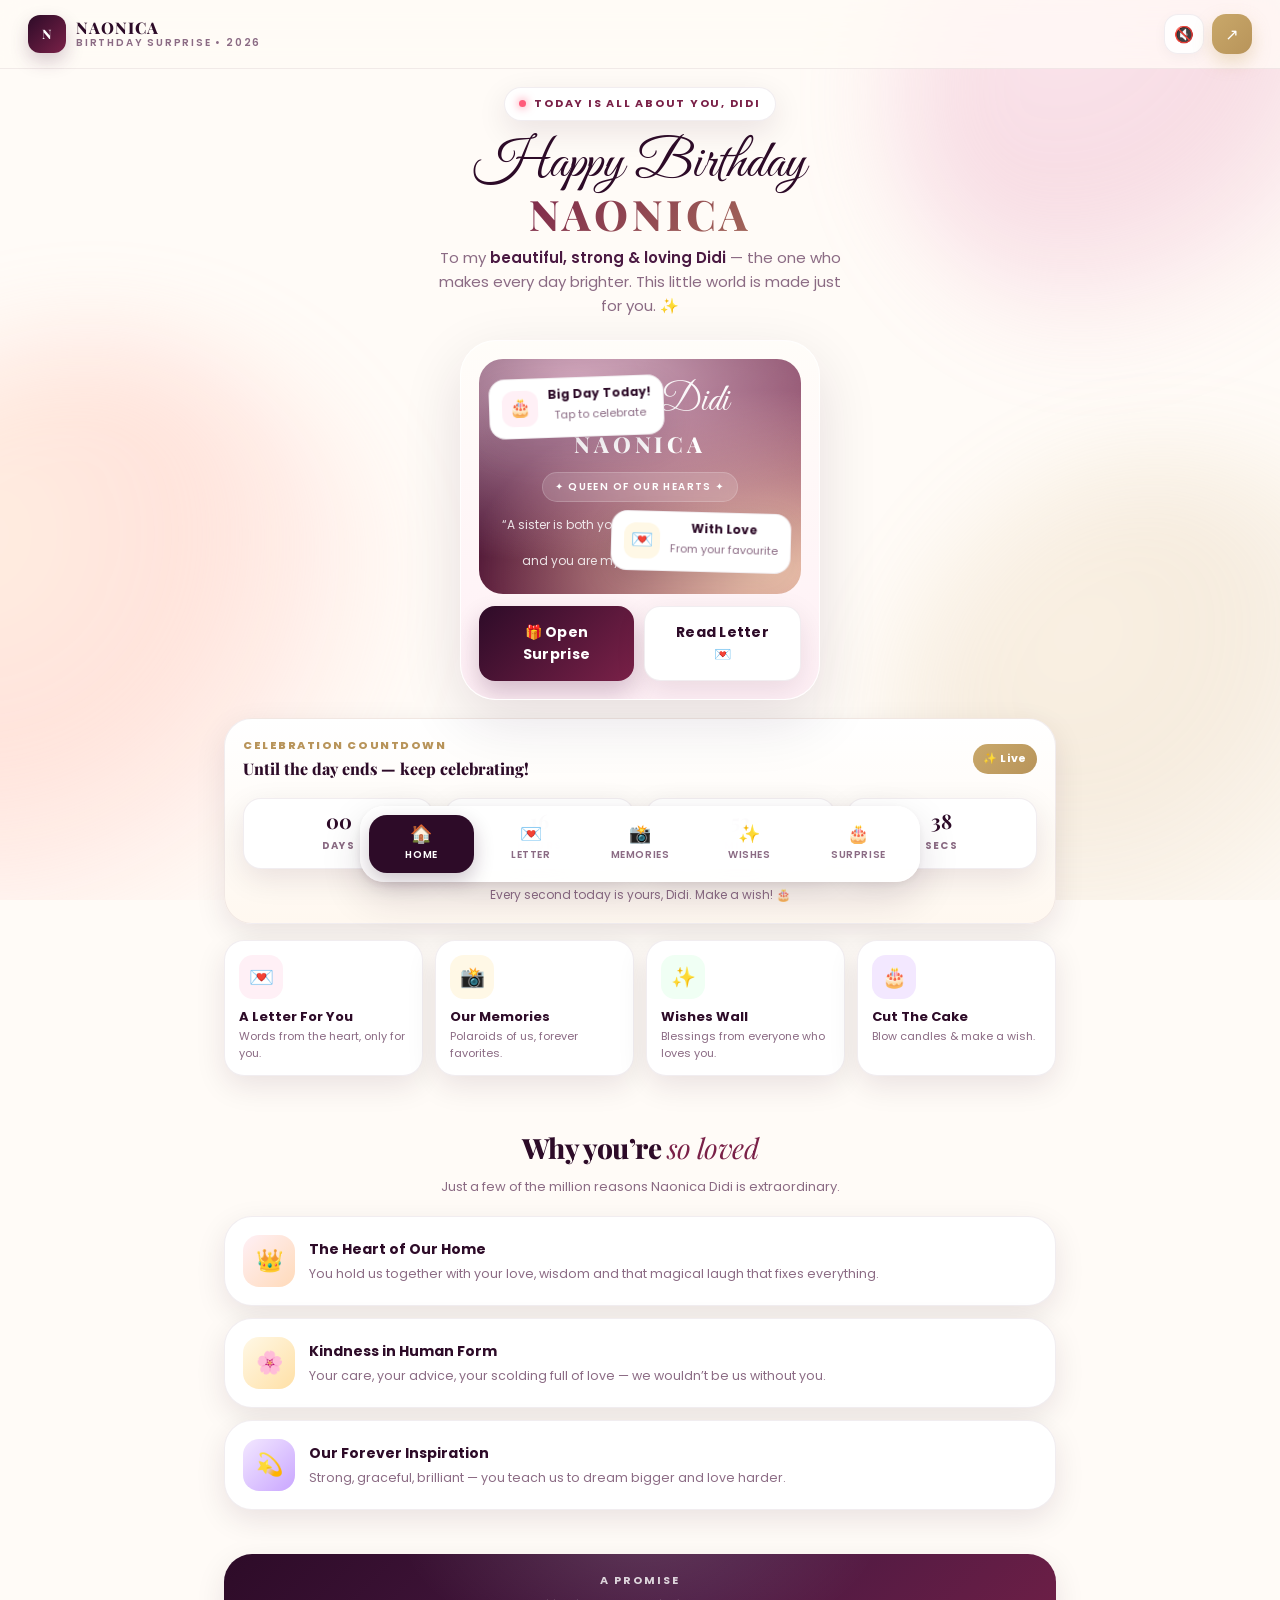
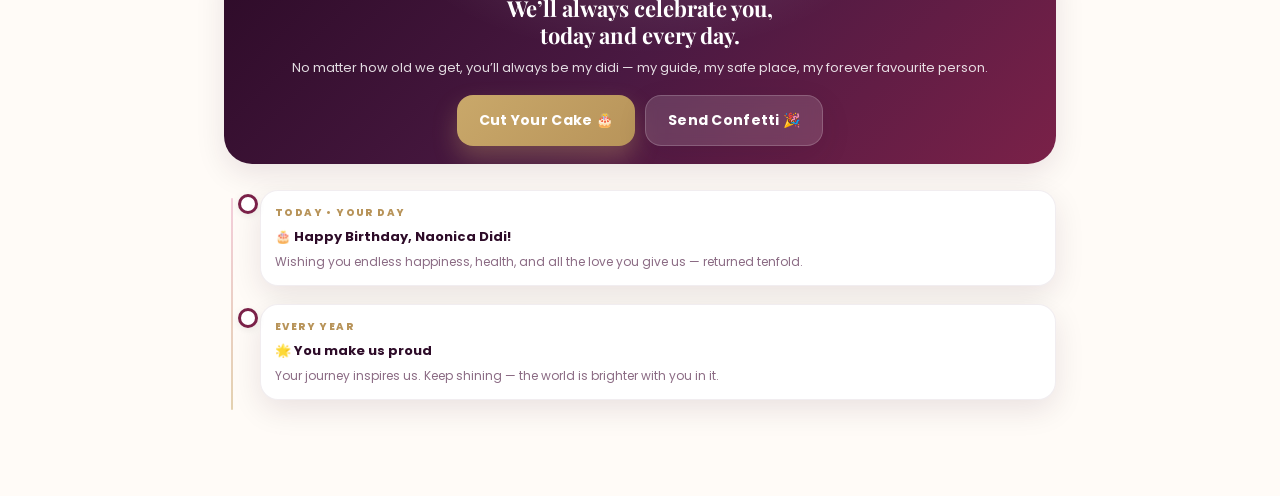
==== index.html @ 91dc1b36 "feat: build premium multipage mobile birthday site for Naonica Didi - Home with hero, countdown, bal" ====
<!doctype html>
<html lang="en">
<head>
<meta charset="utf-8">
<meta name="viewport" content="width=device-width, initial-scale=1, viewport-fit=cover">
<title>Happy Birthday Naonica Didi 🎂 — A Surprise Just For You</title>
<meta name="description" content="A heartfelt birthday surprise for Naonica Didi — with love, memories, wishes and cake!">
<meta name="theme-color" content="#2D0B28">
<link rel="stylesheet" href="css/style.css">
<link rel="icon" href="data:image/svg+xml,<svg xmlns='http://www.w3.org/2000/svg' viewBox='0 0 100 100'><text y='.9em' font-size='90'>🎂</text></svg>">
</head>
<body>
<div class="bg-ornament"><div class="bg-blob b1"></div><div class="bg-blob b2"></div><div class="bg-blob b3"></div></div>
<canvas id="confetti"></canvas>

<header class="topbar">
  <a href="index.html" class="brand">
    <div class="brand-mark">N</div>
    <div class="brand-text"><strong>NAONICA</strong><span>Birthday Surprise • 2026</span></div>
  </a>
  <div class="top-actions">
    <button class="icon-btn" id="musicBtn" aria-label="Toggle music">🔇</button>
    <button class="icon-btn gold" id="shareBtn" aria-label="Share">↗</button>
  </div>
</header>

<audio id="bgAudio" loop preload="none" src="https://cdn.pixabay.com/download/audio/2022/03/24/audio_0d38a2a75d.mp3?filename=happy-birthday-108323.mp3"></audio>

<main class="container">
  <section class="hero">
    <div class="hero-badge"><dot></dot> Today is all about you, Didi</div>
    <h1 class="hero-title">Happy Birthday</h1>
    <div class="hero-name">NAONICA</div>
    <p class="hero-sub">To my <strong>beautiful, strong & loving Didi</strong> — the one who makes every day brighter. This little world is made just for you. ✨</p>

    <div class="hero-visual">
      <div class="balloons">
        <div class="balloon b1"></div><div class="balloon b2"></div><div class="balloon b3"></div><div class="balloon b4"></div>
      </div>
      <div class="hero-card">
        <div class="hero-photo">
          <div class="photo-placeholder">
            <div class="script">Dearest Didi</div>
            <div class="name">NAONICA</div>
            <div class="tag">✦ Queen of our hearts ✦</div>
            <div style="margin-top:14px;font-size:12px;opacity:0.85;line-height:1.5">“A sister is both your mirror and your opposite —<br>and you are my favourite part of both.”</div>
          </div>
          <div class="floating f1">
            <div class="emoji">🎂</div>
            <div><strong>Big Day Today!</strong><span>Tap to celebrate</span></div>
          </div>
          <div class="floating f2">
            <div class="emoji">💌</div>
            <div><strong>With Love</strong><span>From your favourite</span></div>
          </div>
        </div>
        <div style="display:flex;gap:10px;margin-top:12px">
          <a href="surprise.html" class="btn btn-primary" style="flex:1" data-confetti>🎁 Open Surprise</a>
          <a href="letter.html" class="btn btn-ghost" style="flex:1">Read Letter 💌</a>
        </div>
      </div>
    </div>

    <div class="card card-cream reveal" style="text-align:left;margin-top:6px">
      <div class="row" style="justify-content:space-between">
        <div>
          <div style="font-size:11px;letter-spacing:0.14em;text-transform:uppercase;font-weight:800;color:var(--gold3)">Celebration Countdown</div>
          <div style="font-family:'Playfair Display',serif;font-weight:800;font-size:16px;color:var(--plum);margin-top:2px">Until the day ends — keep celebrating!</div>
        </div>
        <div class="badge-gold">✨ Live</div>
      </div>
      <div class="countdown" id="countdown">
        <div class="cd-box"><strong id="cd-d">00</strong><span>Days</span></div>
        <div class="cd-box"><strong id="cd-h">00</strong><span>Hours</span></div>
        <div class="cd-box"><strong id="cd-m">00</strong><span>Mins</span></div>
        <div class="cd-box"><strong id="cd-s">00</strong><span>Secs</span></div>
      </div>
      <p style="font-size:12px;color:var(--muted);text-align:center">Every second today is yours, Didi. Make a wish! 🎂</p>
    </div>

    <div class="quick-grid">
      <a href="letter.html" class="quick-card reveal" style="--delay:.05s">
        <div class="qc-icon" style="background:#FFF0F6">💌</div>
        <h4>A Letter For You</h4>
        <p>Words from the heart, only for you.</p>
      </a>
      <a href="memories.html" class="quick-card reveal">
        <div class="qc-icon" style="background:#FFF8E6">📸</div>
        <h4>Our Memories</h4>
        <p>Polaroids of us, forever favorites.</p>
      </a>
      <a href="wishes.html" class="quick-card reveal">
        <div class="qc-icon" style="background:#F0FFF4">✨</div>
        <h4>Wishes Wall</h4>
        <p>Blessings from everyone who loves you.</p>
      </a>
      <a href="surprise.html" class="quick-card reveal">
        <div class="qc-icon" style="background:#F3E8FF">🎂</div>
        <h4>Cut The Cake</h4>
        <p>Blow candles & make a wish.</p>
      </a>
    </div>
  </section>

  <section class="section">
    <div class="section-head reveal">
      <h2>Why you’re <em>so loved</em></h2>
      <p>Just a few of the million reasons Naonica Didi is extraordinary.</p>
    </div>
    <div class="stack">
      <div class="card reveal" style="display:flex;gap:14px;align-items:center">
        <div style="width:52px;height:52px;border-radius:16px;background:linear-gradient(135deg,#FFF0F6,#FFDAB9);display:grid;place-items:center;font-size:22px;flex:none">👑</div>
        <div><h4 style="font-size:14px;color:var(--plum)">The Heart of Our Home</h4><p style="font-size:12.5px;color:var(--muted);margin-top:3px">You hold us together with your love, wisdom and that magical laugh that fixes everything.</p></div>
      </div>
      <div class="card reveal" style="display:flex;gap:14px;align-items:center">
        <div style="width:52px;height:52px;border-radius:16px;background:linear-gradient(135deg,#FFF8E6,#FFE0A6);display:grid;place-items:center;font-size:22px;flex:none">🌸</div>
        <div><h4 style="font-size:14px;color:var(--plum)">Kindness in Human Form</h4><p style="font-size:12.5px;color:var(--muted);margin-top:3px">Your care, your advice, your scolding full of love — we wouldn’t be us without you.</p></div>
      </div>
      <div class="card reveal" style="display:flex;gap:14px;align-items:center">
        <div style="width:52px;height:52px;border-radius:16px;background:linear-gradient(135deg,#F3E8FF,#C9A6FF);display:grid;place-items:center;font-size:22px;flex:none">💫</div>
        <div><h4 style="font-size:14px;color:var(--plum)">Our Forever Inspiration</h4><p style="font-size:12.5px;color:var(--muted);margin-top:3px">Strong, graceful, brilliant — you teach us to dream bigger and love harder.</p></div>
      </div>
    </div>
  </section>

  <section class="section">
    <div class="card reveal" style="text-align:center;background: linear-gradient(135deg, #2D0B28 0%, #4A1942 50%, #7A2148 100%); color:white; border:none; overflow:hidden; position:relative">
      <div style="position:absolute;inset:0;background: radial-gradient(400px 200px at 50% -10%, rgba(255,255,255,0.14), transparent 60%);"></div>
      <div style="position:relative">
        <div style="font-size:11px;letter-spacing:0.18em;text-transform:uppercase;opacity:0.8;font-weight:700">A promise</div>
        <h3 style="font-family:'Playfair Display',serif;font-size:22px;margin-top:6px;line-height:1.2">We’ll always celebrate you,<br>today and every day.</h3>
        <p style="opacity:0.85;font-size:13px;margin-top:10px;line-height:1.6">No matter how old we get, you’ll always be my didi — my guide, my safe place, my forever favourite person.</p>
        <div style="display:flex;gap:10px;justify-content:center;margin-top:16px;flex-wrap:wrap">
          <a href="surprise.html" class="btn btn-gold">Cut Your Cake 🎂</a>
          <button class="btn btn-ghost" style="background:rgba(255,255,255,0.14);color:white;border-color:rgba(255,255,255,0.18);backdrop-filter:blur(6px)" data-confetti>Send Confetti 🎉</button>
        </div>
      </div>
    </div>
  </section>

  <div class="timeline reveal" style="margin-top:4px">
    <div class="tl-item">
      <div class="tl-card">
        <span class="year">Today • Your Day</span>
        <h4>🎂 Happy Birthday, Naonica Didi!</h4>
        <p>Wishing you endless happiness, health, and all the love you give us — returned tenfold.</p>
      </div>
    </div>
    <div class="tl-item">
      <div class="tl-card">
        <span class="year">Every Year</span>
        <h4>🌟 You make us proud</h4>
        <p>Your journey inspires us. Keep shining — the world is brighter with you in it.</p>
      </div>
    </div>
  </div>

  <div class="spacer"></div>
</main>

<nav class="bottom-nav" aria-label="Primary">
  <a class="nav-item active" href="index.html"><i>🏠</i>Home</a>
  <a class="nav-item" href="letter.html"><i>💌</i>Letter</a>
  <a class="nav-item" href="memories.html"><i>📸</i>Memories</a>
  <a class="nav-item" href="wishes.html"><i>✨</i>Wishes</a>
  <a class="nav-item" href="surprise.html"><i>🎂</i>Surprise</a>
</nav>

<script src="js/app.js"></script>
</body>
</html>
---- css/style.css ----
@import url('https://fonts.googleapis.com/css2?family=Great+Vibes&family=Playfair+Display:ital,wght@0,400;0,600;0,700;0,800;1,400;1,600&family=Poppins:wght@300;400;500;600;700&family=Dancing+Script:wght@500;600;700&display=swap');

:root{
  --plum:#2D0B28;
  --plum2:#4A1942;
  --wine:#7A2148;
  --rose:#E8A0BF;
  --rose2:#F4C2D9;
  --blush:#FFF0F6;
  --cream:#FFFBF7;
  --paper:#FFFDF9;
  --gold:#C9A86A;
  --gold2:#E8C992;
  --gold3:#B8945A;
  --ink:#2B1228;
  --muted:#8B6B84;
  --border:rgba(74,25,66,0.08);
  --shadow:0 20px 60px rgba(45,11,40,0.12);
  --shadow2:0 10px 30px rgba(45,11,40,0.10);
  --radius:28px;
  --radius2:20px;
}
*{box-sizing:border-box;margin:0;padding:0}
html{scroll-behavior:smooth}
body{
  font-family:'Poppins',system-ui,-apple-system,sans-serif;
  background: var(--cream);
  color:var(--ink);
  -webkit-font-smoothing:antialiased;
  overflow-x:hidden;
  line-height:1.6;
}
a{text-decoration:none;color:inherit}
img{max-width:100%;display:block}
button{font-family:inherit}

/* Background ornaments */
.bg-ornament{position:fixed;inset:0;pointer-events:none;z-index:-1;overflow:hidden}
.bg-blob{position:absolute;border-radius:50%;filter:blur(50px);opacity:0.35}
.bg-blob.b1{width:520px;height:520px;background:radial-gradient(circle at 30% 30%, #F4C2D9 0%, #E8A0BF 40%, transparent 70%);top:-160px;right:-140px}
.bg-blob.b2{width:640px;height:640px;background:radial-gradient(circle at 30% 30%, #FFDAB9 0%, #FFB5A7 35%, transparent 70%);left:-220px;top:38%}
.bg-blob.b3{width:560px;height:560px;background:radial-gradient(circle at 30% 30%, #E8C992 0%, #C9A86A 30%, transparent 70%);right:-180px;bottom:-120px;opacity:0.18}

/* Header */
.topbar{
  position:sticky;top:0;z-index:40;
  backdrop-filter:blur(16px) saturate(180%);
  background:rgba(255,251,247,0.78);
  border-bottom:1px solid var(--border);
  padding:12px 16px;
  display:flex;align-items:center;justify-content:space-between;
}
.topbar .brand{
  display:flex;align-items:center;gap:10px;
}
.brand-mark{
  width:38px;height:38px;border-radius:12px;
  background:linear-gradient(135deg,var(--plum) 0%, var(--wine) 100%);
  display:grid;place-items:center;
  color:white;font-family:'Playfair Display',serif;font-weight:800;letter-spacing:0.04em;
  box-shadow:0 8px 18px rgba(74,25,66,0.22);
  font-size:13px;
}
.brand-text{line-height:1}
.brand-text strong{font-family:'Playfair Display',serif;font-weight:800;font-size:16px;letter-spacing:0.06em;color:var(--plum)}
.brand-text span{display:block;font-size:10px;letter-spacing:0.18em;text-transform:uppercase;color:var(--muted);font-weight:600;margin-top:1px}
.top-actions{display:flex;align-items:center;gap:8px}
.icon-btn{
  width:40px;height:40px;border-radius:14px;border:1px solid var(--border);
  background:rgba(255,255,255,0.9);display:grid;place-items:center;
  cursor:pointer;transition:.2s;box-shadow:0 4px 14px rgba(0,0,0,0.04);
  font-size:16px;
}
.icon-btn:active{transform:scale(0.95)}
.icon-btn.gold{background:linear-gradient(135deg,var(--gold) 0%, var(--gold3) 100%);color:white;border:none;box-shadow:0 8px 18px rgba(201,168,106,0.35)}

/* Bottom Nav (mobile first) */
.bottom-nav{
  position:fixed;left:12px;right:12px;bottom:12px;z-index:45;
  background:rgba(255,255,255,0.94);
  backdrop-filter:blur(20px) saturate(180%);
  border:1px solid rgba(255,255,255,0.9);
  box-shadow:0 16px 40px rgba(45,11,40,0.14), 0 2px 8px rgba(0,0,0,0.06);
  border-radius:24px;
  padding:8px 8px;
  display:flex;justify-content:space-between;gap:4px;
}
.nav-item{
  flex:1;display:flex;flex-direction:column;align-items:center;gap:4px;
  padding:10px 6px;border-radius:18px;
  color:var(--muted);font-size:10px;font-weight:600;letter-spacing:0.06em;text-transform:uppercase;
  transition:.2s;position:relative;
}
.nav-item i{font-style:normal;font-size:18px;line-height:1}
.nav-item.active{
  background:var(--plum);
  color:white;
  box-shadow:0 8px 20px rgba(45,11,40,0.24);
}
.nav-item.active::after{display:none}
@media(min-width:768px){
  .bottom-nav{left:50%;right:auto;transform:translateX(-50%);width:560px;bottom:18px}
  .topbar{padding:14px 28px}
}

/* Containers */
.container{max-width:720px;margin:0 auto;padding:0 16px}
@media(min-width:768px){.container{max-width:760px;padding:0 24px}}
@media(min-width:1024px){.container{max-width:880px}}

/* Hero */
.hero{padding:18px 0 28px;text-align:center;position:relative}
.hero-badge{
  display:inline-flex;align-items:center;gap:8px;
  background:white;border:1px solid var(--border);
  padding:7px 14px;border-radius:100px;
  font-size:11px;letter-spacing:0.16em;text-transform:uppercase;font-weight:700;color:var(--wine);
  box-shadow:var(--shadow2);
}
.hero-badge dot{width:7px;height:7px;background:#FF5A7A;border-radius:50%;display:inline-block;box-shadow:0 0 10px #FF5A7A;animation:pulse 1.6s infinite}
@keyframes pulse{0%,100%{transform:scale(1);opacity:1}50%{transform:scale(1.3);opacity:0.7}}
.hero-title{
  font-family:'Great Vibes',cursive;
  font-size:54px;line-height:0.95;
  color:var(--plum);
  margin:18px 0 6px;
  font-weight:400;
}
.hero-name{
  font-family:'Playfair Display',serif;
  font-size:42px;line-height:0.9;letter-spacing:0.08em;
  font-weight:800;
  background:linear-gradient(135deg,var(--plum) 0%, var(--wine) 30%, var(--gold) 100%);
  -webkit-background-clip:text;-webkit-text-fill-color:transparent;
  background-clip:text;
  margin-bottom:12px;
}
.hero-sub{
  font-size:15px;color:var(--muted);max-width:420px;margin:0 auto;line-height:1.6;
}
.hero-sub strong{color:var(--plum2);font-weight:600}
.hero-visual{
  position:relative;margin:22px auto 18px;
  width:min(360px, 92vw);height:360px;
}
.hero-card{
  position:absolute;inset:0;
  background:linear-gradient(180deg, #FFFDF9 0%, #FFF0F6 100%);
  border-radius:36px;
  border:1px solid rgba(255,255,255,0.9);
  box-shadow:var(--shadow);
  overflow:hidden;
  padding:18px;
  display:flex;flex-direction:column;
}
.hero-photo{
  flex:1;border-radius:24px;
  background:
    radial-gradient(600px 300px at 30% 10%, rgba(244,194,217,0.8), transparent 60%),
    radial-gradient(500px 300px at 90% 90%, rgba(255,218,185,0.9), transparent 60%),
    linear-gradient(135deg, #2D0B28 0%, #5A1A3A 45%, #8A3A5A 100%);
  position:relative;overflow:hidden;
  display:flex;align-items:center;justify-content:center;
}
.hero-photo::before{
  content:"";position:absolute;inset:0;
  background:radial-gradient(400px 200px at 50% 0%, rgba(255,255,255,0.16), transparent 70%);
}
.photo-placeholder{
  position:relative;z-index:2;text-align:center;color:white;padding:20px;
}
.photo-placeholder .script{font-family:'Great Vibes',cursive;font-size:38px;line-height:1;opacity:0.95}
.photo-placeholder .name{font-family:'Playfair Display',serif;font-weight:800;letter-spacing:0.18em;font-size:22px;margin-top:6px}
.photo-placeholder .tag{margin-top:10px;display:inline-block;background:rgba(255,255,255,0.14);backdrop-filter:blur(8px);border:1px solid rgba(255,255,255,0.18);padding:6px 12px;border-radius:100px;font-size:10px;letter-spacing:0.14em;text-transform:uppercase;font-weight:600}
.floating{position:absolute;z-index:3;background:white;border-radius:16px;padding:10px 12px;box-shadow:0 12px 30px rgba(45,11,40,0.12);display:flex;align-items:center;gap:10px;border:1px solid var(--border)}
.floating.f1{left:10px;top:18px;transform:rotate(-2deg)}
.floating.f2{right:10px;bottom:22px;transform:rotate(1.5deg)}
.floating .emoji{width:36px;height:36px;border-radius:12px;display:grid;place-items:center;font-size:18px}
.floating.f1 .emoji{background:#FFF0F6}
.floating.f2 .emoji{background:#FFF8E6}
.floating strong{font-size:12px;line-height:1;display:block;color:var(--plum)}
.floating span{font-size:11px;color:var(--muted);line-height:1}
.balloons{position:absolute;inset:0;pointer-events:none;overflow:visible}
.balloon{position:absolute;width:34px;height:42px;border-radius:50% 50% 50% 50% / 60% 60% 40% 40%;opacity:0.9}
.balloon::after{content:"";position:absolute;left:50%;bottom:-14px;width:1px;height:18px;background:rgba(0,0,0,0.15);transform:translateX(-50%)}
.balloon.b1{background:linear-gradient(180deg,#FF8FA3 0%, #FF5A7A 100%);left:6%;top:8%;animation:float 4s ease-in-out infinite}
.balloon.b2{background:linear-gradient(180deg,#FFD27A 0%, #FFB020 100%);right:8%;top:14%;animation:float 4.6s ease-in-out infinite .4s}
.balloon.b3{background:linear-gradient(180deg,#A8E6CF 0%, #5BC0A8 100%);left:14%;bottom:6%;width:28px;height:36px;animation:float 5s ease-in-out infinite .8s}
.balloon.b4{background:linear-gradient(180deg,#C9A6FF 0%, #9A6DFF 100%);right:18%;bottom:10%;width:26px;height:34px;animation:float 4.2s ease-in-out infinite 1s}
@keyframes float{0%,100%{transform:translateY(0) rotate(-1deg)}50%{transform:translateY(-12px) rotate(1deg)}}

/* Buttons */
.btn{
  display:inline-flex;align-items:center;justify-content:center;gap:10px;
  padding:14px 22px;border-radius:16px;
  font-weight:700;font-size:14px;letter-spacing:0.02em;
  border:none;cursor:pointer;transition:.2s;
  text-align:center;
}
.btn-primary{
  background:linear-gradient(135deg,var(--plum) 0%, var(--wine) 100%);
  color:white;box-shadow:0 12px 24px rgba(74,25,66,0.24);
}
.btn-primary:active{transform:scale(0.97)}
.btn-gold{
  background:linear-gradient(135deg,var(--gold) 0%, var(--gold3) 100%);
  color:white;box-shadow:0 12px 24px rgba(201,168,106,0.32);
}
.btn-ghost{
  background:white;color:var(--plum);border:1px solid var(--border);box-shadow:var(--shadow2);
}
.btn-block{width:100%}
.btn-lg{padding:16px 26px;font-size:15px;border-radius:18px}

/* Cards & Sections */
.section{padding:22px 0}
.section-head{text-align:center;margin-bottom:18px}
.section-head h2{font-family:'Playfair Display',serif;font-size:28px;font-weight:800;color:var(--plum);letter-spacing:-0.02em}
.section-head h2 em{font-weight:400;font-style:italic;color:var(--wine)}
.section-head p{color:var(--muted);font-size:13px;margin-top:6px;max-width:420px;margin-left:auto;margin-right:auto}
.card{
  background:white;border:1px solid var(--border);
  border-radius:var(--radius);box-shadow:var(--shadow2);
  padding:18px;
}
.card-cream{background:linear-gradient(180deg, #FFFFFF 0%, #FFF8F0 100%)}
.quick-grid{display:grid;grid-template-columns:1fr 1fr;gap:12px;margin-top:16px}
.quick-card{
  background:white;border:1px solid var(--border);border-radius:20px;padding:14px;
  box-shadow:var(--shadow2);text-align:left;transition:.2s;
}
.quick-card:active{transform:scale(0.98)}
.quick-card .qc-icon{width:44px;height:44px;border-radius:14px;display:grid;place-items:center;font-size:20px;margin-bottom:10px}
.quick-card h4{font-size:13px;font-weight:700;color:var(--plum);line-height:1.2}
.quick-card p{font-size:11px;color:var(--muted);margin-top:4px;line-height:1.5}
@media(min-width:768px){.quick-grid{grid-template-columns:repeat(4,1fr)}}

/* Countdown */
.countdown{display:grid;grid-template-columns:repeat(4,1fr);gap:10px;margin:16px 0}
.cd-box{background:white;border:1px solid var(--border);border-radius:18px;padding:12px 6px;text-align:center;box-shadow:var(--shadow2)}
.cd-box strong{display:block;font-family:'Playfair Display',serif;font-size:20px;color:var(--plum);line-height:1}
.cd-box span{font-size:10px;letter-spacing:0.14em;text-transform:uppercase;color:var(--muted);font-weight:700}

/* Letter page */
.letter-paper{
  background:var(--paper);
  border-radius:28px;
  border:1px solid #F0DDD6;
  box-shadow:0 20px 50px rgba(45,11,40,0.10), 0 1px 0 rgba(0,0,0,0.02);
  overflow:hidden;position:relative;
}
.letter-paper::before{
  content:"";position:absolute;left:0;top:0;bottom:0;width:56px;
  background:repeating-linear-gradient(180deg, transparent 0 28px, rgba(201,168,106,0.08) 28px 29px);
  border-right:1px solid rgba(201,168,106,0.18);
}
@media(max-width:480px){.letter-paper::before{display:none}}
.letter-inner{padding:22px 18px 22px 22px;position:relative}
@media(min-width:600px){.letter-inner{padding:28px 28px 28px 74px}}
.letter-top{display:flex;align-items:center;justify-content:space-between;gap:12px;margin-bottom:14px}
.seal{width:46px;height:46px;border-radius:50%;background:linear-gradient(135deg,#8B1E3F,#5A1A3A);display:grid;place-items:center;color:#FFDAB9;font-size:16px;box-shadow:0 8px 18px rgba(90,26,58,0.28);border:2px solid #FFDAB9}
.letter-title{font-family:'Great Vibes',cursive;font-size:34px;color:var(--plum);line-height:1}
.letter-subtitle{font-size:11px;letter-spacing:0.18em;text-transform:uppercase;color:var(--muted);font-weight:700;margin-top:2px}
.letter-body{font-size:14.5px;line-height:1.85;color:#3E2A36}
.letter-body p{margin-bottom:14px}
.letter-body .dropcap{font-family:'Playfair Display',serif;font-size:42px;line-height:0.8;float:left;margin:6px 8px 0 0;color:var(--wine);font-weight:800}
.signature{margin-top:18px;padding-top:16px;border-top:1px dashed rgba(201,168,106,0.4)}
.signature .script{font-family:'Great Vibes',cursive;font-size:30px;color:var(--wine)}
.signature small{color:var(--muted);font-size:12px}

/* Gallery */
.masonry{columns:1;column-gap:12px}
@media(min-width:560px){.masonry{columns:2}}
.memory{
  break-inside:avoid;margin-bottom:12px;
  background:white;border-radius:22px;overflow:hidden;
  border:1px solid var(--border);box-shadow:var(--shadow2);
  transition:.2s;
}
.memory:active{transform:scale(0.99)}
.memory-img{
  aspect-ratio:4/3;position:relative;overflow:hidden;
  background:linear-gradient(135deg,#FFF0F6 0%, #FFDAB9 100%);
  display:grid;place-items:center;
}
.memory-img img{width:100%;height:100%;object-fit:cover}
.memory-img .ph{font-size:42px}
.memory-cap{padding:12px 14px}
.memory-cap h4{font-size:13px;font-weight:700;color:var(--plum)}
.memory-cap p{font-size:12px;color:var(--muted);margin-top:3px;line-height:1.5}
.tag-pill{display:inline-block;background:var(--blush);color:var(--wine);font-size:10px;font-weight:700;letter-spacing:0.08em;text-transform:uppercase;padding:4px 8px;border-radius:100px;margin-bottom:8px}
.polaroid{transform:rotate(var(--r,0deg))}

/* Wishes */
.wish-form{
  background:white;border-radius:24px;padding:16px;border:1px solid var(--border);box-shadow:var(--shadow2);
}
.input, .textarea, .select{
  width:100%;padding:13px 14px;border-radius:14px;
  border:1px solid #EADDE6;background:#FFFBF7;
  font-size:14px;color:var(--ink);outline:none;transition:.15s;
}
.input:focus, .textarea:focus, .select:focus{border-color:var(--rose);background:white;box-shadow:0 0 0 4px rgba(232,160,191,0.15)}
.textarea{min-height:92px;resize:vertical}
.wish-list{display:grid;gap:12px;margin-top:14px}
.wish-card{
  background:white;border-radius:20px;padding:14px 14px 14px 16px;
  border:1px solid var(--border);box-shadow:var(--shadow2);
  position:relative;overflow:hidden;
}
.wish-card::before{content:"";position:absolute;left:0;top:0;bottom:0;width:4px;background:var(--gold)}
.wish-head{display:flex;align-items:center;gap:10px;margin-bottom:8px}
.avatar{width:38px;height:38px;border-radius:12px;display:grid;place-items:center;color:white;font-weight:800;font-size:13px;flex:none}
.wish-head strong{font-size:13px;color:var(--plum);line-height:1}
.wish-head span{font-size:11px;color:var(--muted);display:block}
.wish-text{font-size:13px;line-height:1.65;color:#4B3246}
.wish-meta{display:flex;gap:8px;margin-top:10px;flex-wrap:wrap}
.chip{font-size:11px;background:var(--blush);color:var(--wine);padding:5px 8px;border-radius:100px;font-weight:600;border:1px solid rgba(232,160,191,0.3)}

/* Timeline */
.timeline{position:relative;padding-left:18px;margin-top:8px}
.timeline::before{content:"";position:absolute;left:7px;top:8px;bottom:8px;width:2px;background:linear-gradient(180deg, var(--rose) 0%, var(--gold) 100%);border-radius:100px;opacity:0.5}
.tl-item{position:relative;padding:0 0 18px 18px}
.tl-item::before{content:"";position:absolute;left:-4px;top:4px;width:14px;height:14px;background:white;border:3px solid var(--wine);border-radius:50%;box-shadow:0 2px 8px rgba(0,0,0,0.08)}
.tl-card{background:white;border-radius:18px;padding:14px;border:1px solid var(--border);box-shadow:var(--shadow2)}
.tl-card h4{font-size:13px;font-weight:700;color:var(--plum)}
.tl-card p{font-size:12px;color:var(--muted);margin-top:4px;line-height:1.6}
.tl-card .year{font-size:10px;letter-spacing:0.14em;text-transform:uppercase;font-weight:800;color:var(--gold3);margin-bottom:6px;display:block}

/* Cake */
.cake-wrap{
  background:linear-gradient(180deg, #FFFFFF 0%, #FFF0F6 100%);
  border-radius:28px;border:1px solid var(--border);box-shadow:var(--shadow);
  padding:18px;text-align:center;overflow:hidden;position:relative;
}
.cake-stage{
  background:
    radial-gradient(500px 220px at 50% 0%, rgba(244,194,217,0.5), transparent 70%),
    linear-gradient(180deg, #2D0B28 0%, #4A1942 60%, #7A2148 100%);
  border-radius:24px;padding:22px 16px 18px;position:relative;overflow:hidden;
}
.cake-stage::after{content:"";position:absolute;inset:0;background:radial-gradient(600px 300px at 50% -20%, rgba(255,255,255,0.14), transparent 60%);pointer-events:none}
.cake{
  position:relative;z-index:1;width:220px;margin:0 auto;
}
.cake-tier{
  margin:0 auto;background:linear-gradient(180deg,#FFFBF7 0%, #FFF0E0 100%);
  border:1px solid rgba(255,255,255,0.9);
  box-shadow:0 10px 20px rgba(0,0,0,0.18), inset 0 2px 0 rgba(255,255,255,0.9);
  position:relative;
}
.cake-tier.t1{width:92px;height:34px;border-radius:14px 14px 10px 10px;z-index:3}
.cake-tier.t2{width:148px;height:42px;border-radius:16px 16px 12px 12px;margin-top:-6px;z-index:2}
.cake-tier.t3{width:198px;height:54px;border-radius:18px 18px 16px 16px;margin-top:-6px;z-index:1}
.drip{position:absolute;left:8px;right:8px;top:0;height:16px;background:linear-gradient(180deg,#FF8FA3 0%, #FF6B8A 100%);border-radius:0 0 12px 12px;opacity:0.95}
.drip::before,.drip::after{content:"";position:absolute;top:6px;width:14px;height:22px;background:#FF6B8A;border-radius:0 0 10px 10px}
.drip::before{left:22px} .drip::after{right:22px}
.icing-dots{position:absolute;left:0;right:0;top:10px;display:flex;justify-content:space-around;padding:0 12px}
.icing-dots i{width:7px;height:7px;background:white;border-radius:50%;opacity:0.9;box-shadow:0 1px 4px rgba(0,0,0,0.15)}
.candles{display:flex;justify-content:center;gap:14px;position:relative;z-index:4;margin-bottom:6px}
.candle{width:14px;height:38px;background:linear-gradient(180deg,#FFF8E6 0%, #FFDAB9 100%);border-radius:7px 7px 4px 4px;position:relative;border:1px solid rgba(0,0,0,0.06);cursor:pointer;transition:.2s}
.candle::before{content:"";position:absolute;left:50%;top:-8px;width:2px;height:10px;background:#3A2A1A;transform:translateX(-50%);border-radius:100px}
.flame{
  position:absolute;left:50%;top:-22px;transform:translateX(-50%);
  width:14px;height:18px;background:radial-gradient(circle at 50% 70%, #FFF6A0 0%, #FFC93A 45%, #FF6B1A 78%, transparent 78%);
  border-radius:50% 50% 50% 50% / 60% 60% 40% 40%;
  box-shadow:0 0 16px rgba(255,180,40,0.8), 0 0 30px rgba(255,120,20,0.45);
  animation:flicker .18s infinite alternate;
  transition:.3s;
}
.candle.off .flame{opacity:0;transform:translateX(-50%) scale(0.2);filter:blur(1px)}
.candle.off{filter:saturate(0.7) brightness(0.95)}
@keyframes flicker{0%{transform:translateX(-50%) scale(1) rotate(-1deg)}100%{transform:translateX(-50%) scale(1.06) rotate(1deg)}}
.plate{width:236px;height:14px;background:linear-gradient(180deg, #FFFDF9 0%, #EADFCF 100%);border-radius:0 0 18px 18px;margin:0 auto;box-shadow:0 8px 18px rgba(0,0,0,0.18);border:1px solid rgba(0,0,0,0.06)}
.cake-actions{display:flex;gap:10px;justify-content:center;margin-top:16px;flex-wrap:wrap}
.hint{font-size:11px;letter-spacing:0.08em;text-transform:uppercase;font-weight:700;color:rgba(255,255,255,0.78);margin-top:10px}

/* Confetti canvas */
#confetti{position:fixed;inset:0;pointer-events:none;z-index:60}

/* Toast */
.toast{
  position:fixed;left:50%;bottom:84px;transform:translateX(-50%) translateY(12px);
  background:var(--plum);color:white;padding:12px 16px;border-radius:14px;
  font-size:13px;font-weight:600;box-shadow:0 12px 30px rgba(0,0,0,0.18);
  opacity:0;pointer-events:none;transition:.25s;z-index:70;white-space:nowrap;
  display:flex;align-items:center;gap:8px;
}
.toast.show{opacity:1;transform:translateX(-50%) translateY(0)}

/* Lightbox */
.lightbox{position:fixed;inset:0;z-index:80;background:rgba(20,8,18,0.72);backdrop-filter:blur(10px);display:none;align-items:center;justify-content:center;padding:18px}
.lightbox.open{display:flex}
.lightbox-card{background:white;border-radius:24px;overflow:hidden;max-width:520px;width:100%;box-shadow:0 30px 80px rgba(0,0,0,0.35)}
.lightbox-card img{width:100%;aspect-ratio:4/3;object-fit:cover}
.lightbox-cap{padding:16px}
.lightbox-cap h4{font-family:'Playfair Display',serif;font-size:18px;color:var(--plum)}
.lightbox-cap p{font-size:13px;color:var(--muted);margin-top:4px}

/* Utilities */
.muted{color:var(--muted)}
.center{text-align:center}
.stack{display:grid;gap:12px}
.row{display:flex;gap:10px;align-items:center}
.divider{height:1px;background:var(--border);margin:16px 0}
.badge-gold{display:inline-flex;align-items:center;gap:6px;background:linear-gradient(135deg,var(--gold) 0%, var(--gold3) 100%);color:white;padding:6px 10px;border-radius:100px;font-size:11px;font-weight:700;letter-spacing:0.06em}
.shimmer{
  position:relative;overflow:hidden;
}
.shimmer::after{
  content:"";position:absolute;inset:0;
  background:linear-gradient(110deg, transparent 20%, rgba(255,255,255,0.55) 40%, transparent 60%);
  transform:translateX(-100%);animation:shimmer 2.4s infinite;
}
@keyframes shimmer{100%{transform:translateX(100%)}}
.reveal{opacity:0;transform:translateY(14px);transition:.6s cubic-bezier(.2,.8,.2,1)}
.reveal.in{opacity:1;transform:none}
.spacer{height:84px}
@media(min-width:768px){.spacer{height:78px}}

/* Surprise reveal */
.reveal-box{
  background:white;border-radius:24px;padding:20px;border:1px solid var(--border);box-shadow:var(--shadow2);text-align:center;
}
.big-emoji{font-size:44px;line-height:1}
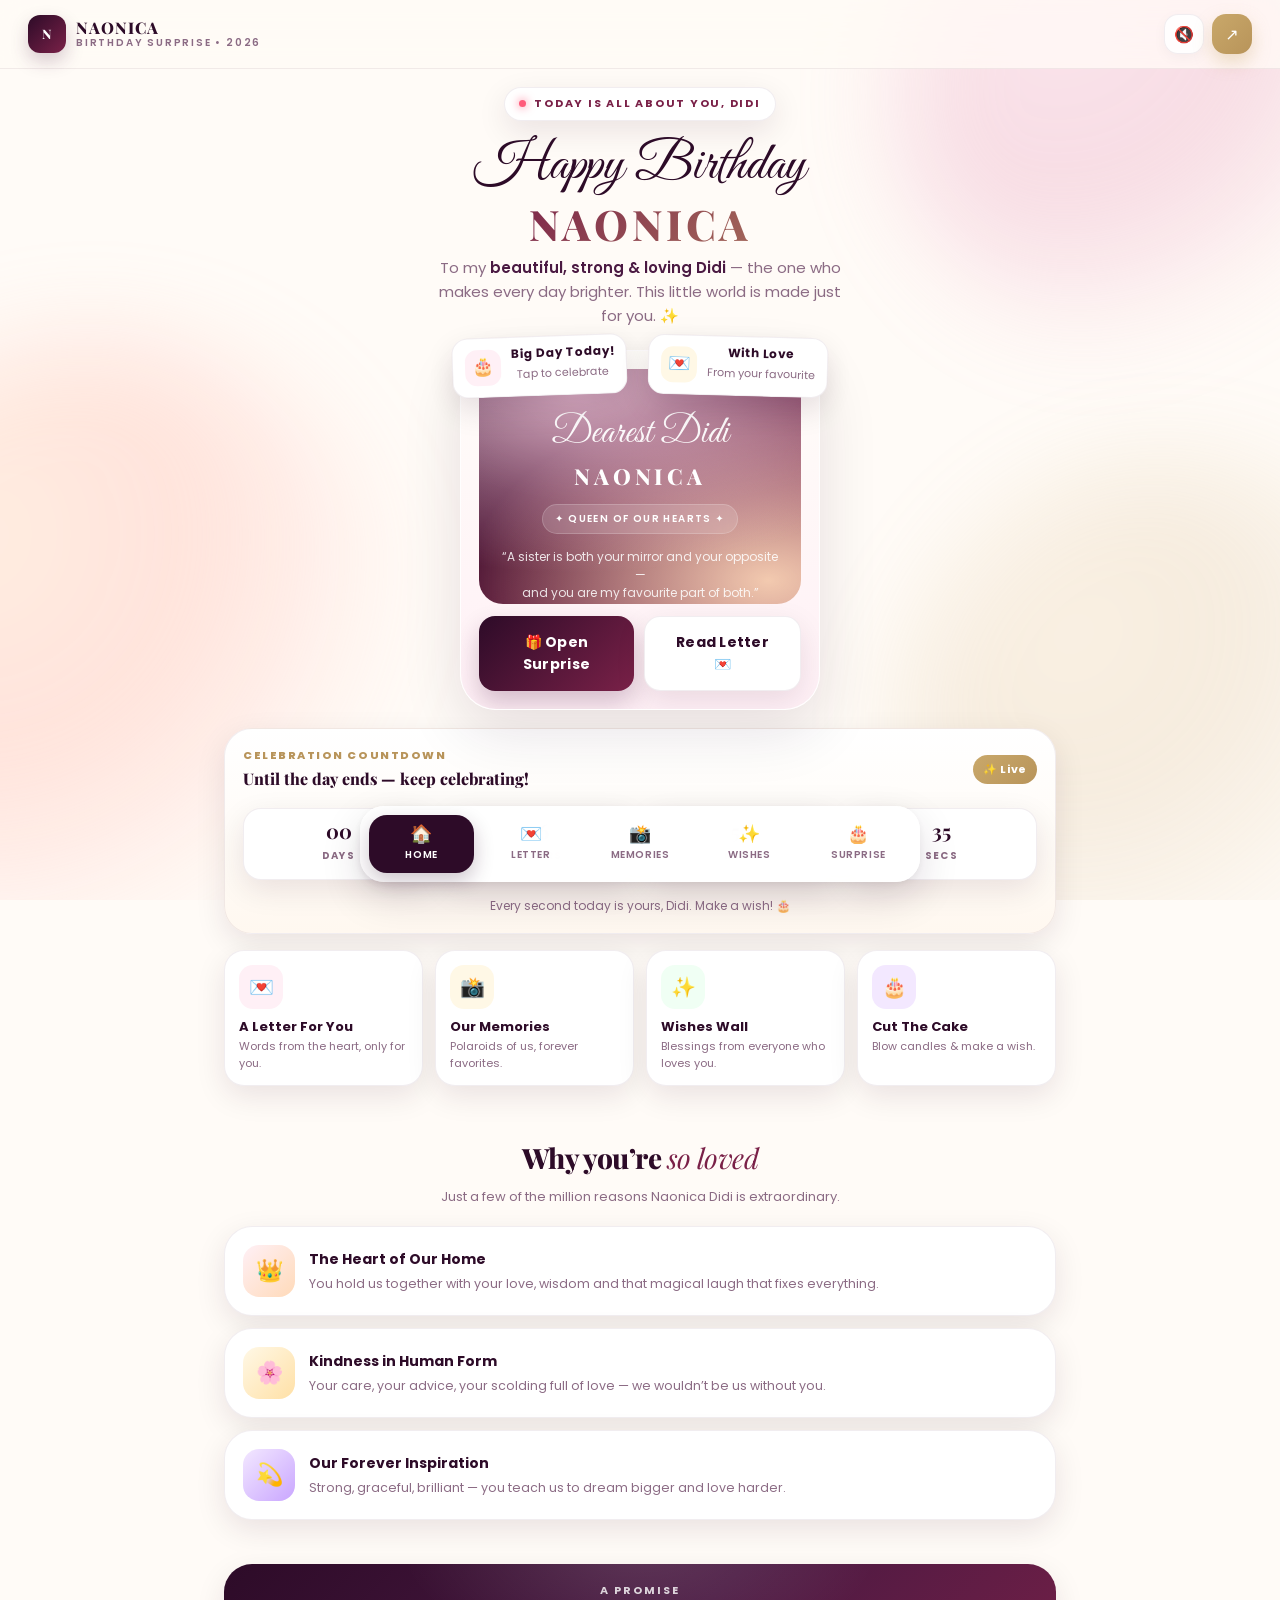
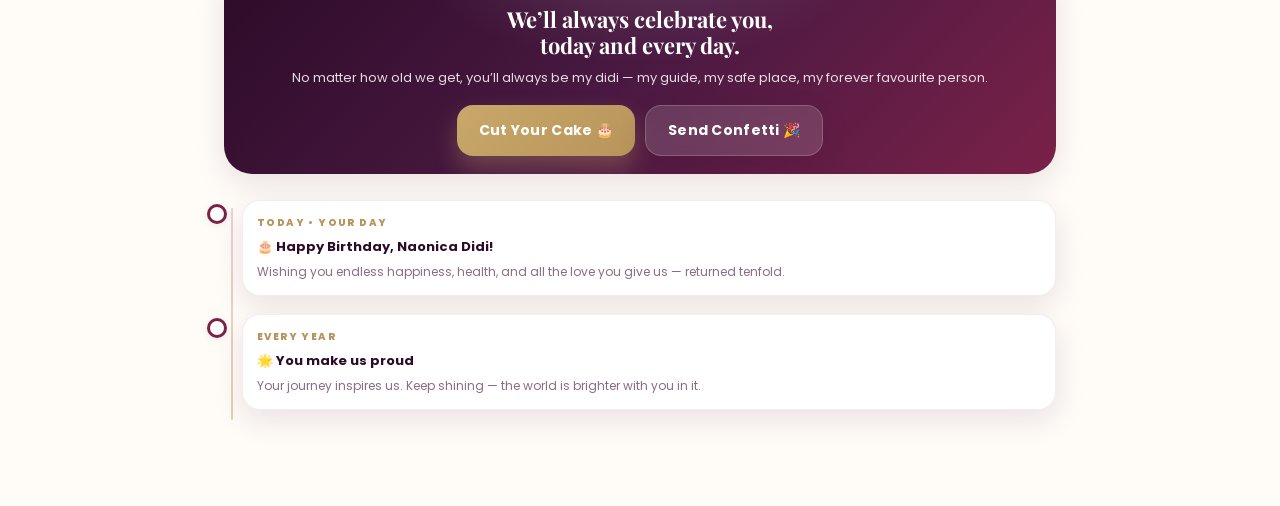
==== commit 0c40a1e4: "Fix overlapping layout issues on mobile - Hero title: responsive size + taller line-height so wrappe" ====
--- a/index.html
+++ b/index.html
@@ -43,21 +43,21 @@
             <div class="script">Dearest Didi</div>
             <div class="name">NAONICA</div>
             <div class="tag">✦ Queen of our hearts ✦</div>
-            <div style="margin-top:14px;font-size:12px;opacity:0.85;line-height:1.5">“A sister is both your mirror and your opposite —<br>and you are my favourite part of both.”</div>
-          </div>
-          <div class="floating f1">
-            <div class="emoji">🎂</div>
-            <div><strong>Big Day Today!</strong><span>Tap to celebrate</span></div>
-          </div>
-          <div class="floating f2">
-            <div class="emoji">💌</div>
-            <div><strong>With Love</strong><span>From your favourite</span></div>
+            <div class="photo-quote">“A sister is both your mirror and your opposite —<br>and you are my favourite part of both.”</div>
           </div>
         </div>
         <div style="display:flex;gap:10px;margin-top:12px">
           <a href="surprise.html" class="btn btn-primary" style="flex:1" data-confetti>🎁 Open Surprise</a>
           <a href="letter.html" class="btn btn-ghost" style="flex:1">Read Letter 💌</a>
         </div>
+      </div>
+      <div class="floating f1">
+        <div class="emoji">🎂</div>
+        <div><strong>Big Day Today!</strong><span>Tap to celebrate</span></div>
+      </div>
+      <div class="floating f2">
+        <div class="emoji">💌</div>
+        <div><strong>With Love</strong><span>From your favourite</span></div>
       </div>
     </div>
 
--- a/css/style.css
+++ b/css/style.css
@@ -121,11 +121,13 @@
 @keyframes pulse{0%,100%{transform:scale(1);opacity:1}50%{transform:scale(1.3);opacity:0.7}}
 .hero-title{
   font-family:'Great Vibes',cursive;
-  font-size:54px;line-height:0.95;
+  font-size:42px;line-height:1.2;
   color:var(--plum);
-  margin:18px 0 6px;
+  margin:16px 0 10px;
   font-weight:400;
 }
+@media(min-width:380px){.hero-title{font-size:48px}}
+@media(min-width:480px){.hero-title{font-size:54px;line-height:1.1}}
 .hero-name{
   font-family:'Playfair Display',serif;
   font-size:42px;line-height:0.9;letter-spacing:0.08em;
@@ -167,14 +169,24 @@
   background:radial-gradient(400px 200px at 50% 0%, rgba(255,255,255,0.16), transparent 70%);
 }
 .photo-placeholder{
-  position:relative;z-index:2;text-align:center;color:white;padding:20px;
+  position:relative;z-index:2;text-align:center;color:white;padding:64px 22px 20px;
 }
 .photo-placeholder .script{font-family:'Great Vibes',cursive;font-size:38px;line-height:1;opacity:0.95}
+.photo-quote{margin-top:14px;font-size:12px;opacity:0.85;line-height:1.5}
+@media(max-width:374px){
+  .photo-placeholder{padding:28px 12px 16px}
+  .photo-placeholder .script{font-size:30px}
+  .photo-quote{font-size:11.5px}
+}
 .photo-placeholder .name{font-family:'Playfair Display',serif;font-weight:800;letter-spacing:0.18em;font-size:22px;margin-top:6px}
 .photo-placeholder .tag{margin-top:10px;display:inline-block;background:rgba(255,255,255,0.14);backdrop-filter:blur(8px);border:1px solid rgba(255,255,255,0.18);padding:6px 12px;border-radius:100px;font-size:10px;letter-spacing:0.14em;text-transform:uppercase;font-weight:600}
 .floating{position:absolute;z-index:3;background:white;border-radius:16px;padding:10px 12px;box-shadow:0 12px 30px rgba(45,11,40,0.12);display:flex;align-items:center;gap:10px;border:1px solid var(--border)}
-.floating.f1{left:10px;top:18px;transform:rotate(-2deg)}
-.floating.f2{right:10px;bottom:22px;transform:rotate(1.5deg)}
+.floating.f1{left:-8px;top:-14px;transform:rotate(-2deg)}
+.floating.f2{right:-8px;top:-14px;transform:rotate(1.5deg)}
+@media(max-width:374px){
+  .floating.f1{left:-6px;transform:rotate(-2deg) scale(0.82);transform-origin:top left}
+  .floating.f2{right:-6px;transform:rotate(1.5deg) scale(0.82);transform-origin:top right}
+}
 .floating .emoji{width:36px;height:36px;border-radius:12px;display:grid;place-items:center;font-size:18px}
 .floating.f1 .emoji{background:#FFF0F6}
 .floating.f2 .emoji{background:#FFF8E6}
@@ -259,7 +271,8 @@
 @media(min-width:600px){.letter-inner{padding:28px 28px 28px 74px}}
 .letter-top{display:flex;align-items:center;justify-content:space-between;gap:12px;margin-bottom:14px}
 .seal{width:46px;height:46px;border-radius:50%;background:linear-gradient(135deg,#8B1E3F,#5A1A3A);display:grid;place-items:center;color:#FFDAB9;font-size:16px;box-shadow:0 8px 18px rgba(90,26,58,0.28);border:2px solid #FFDAB9}
-.letter-title{font-family:'Great Vibes',cursive;font-size:34px;color:var(--plum);line-height:1}
+.letter-title{font-family:'Great Vibes',cursive;font-size:34px;color:var(--plum);line-height:1.25}
+@media(max-width:400px){.letter-title{font-size:29px}}
 .letter-subtitle{font-size:11px;letter-spacing:0.18em;text-transform:uppercase;color:var(--muted);font-weight:700;margin-top:2px}
 .letter-body{font-size:14.5px;line-height:1.85;color:#3E2A36}
 .letter-body p{margin-bottom:14px}
@@ -318,10 +331,10 @@
 .chip{font-size:11px;background:var(--blush);color:var(--wine);padding:5px 8px;border-radius:100px;font-weight:600;border:1px solid rgba(232,160,191,0.3)}
 
 /* Timeline */
-.timeline{position:relative;padding-left:18px;margin-top:8px}
+.timeline{position:relative;padding-left:0;margin-top:8px}
 .timeline::before{content:"";position:absolute;left:7px;top:8px;bottom:8px;width:2px;background:linear-gradient(180deg, var(--rose) 0%, var(--gold) 100%);border-radius:100px;opacity:0.5}
 .tl-item{position:relative;padding:0 0 18px 18px}
-.tl-item::before{content:"";position:absolute;left:-4px;top:4px;width:14px;height:14px;background:white;border:3px solid var(--wine);border-radius:50%;box-shadow:0 2px 8px rgba(0,0,0,0.08)}
+.tl-item::before{content:"";position:absolute;left:-17px;top:4px;width:14px;height:14px;background:white;border:3px solid var(--wine);border-radius:50%;box-shadow:0 2px 8px rgba(0,0,0,0.08)}
 .tl-card{background:white;border-radius:18px;padding:14px;border:1px solid var(--border);box-shadow:var(--shadow2)}
 .tl-card h4{font-size:13px;font-weight:700;color:var(--plum)}
 .tl-card p{font-size:12px;color:var(--muted);margin-top:4px;line-height:1.6}
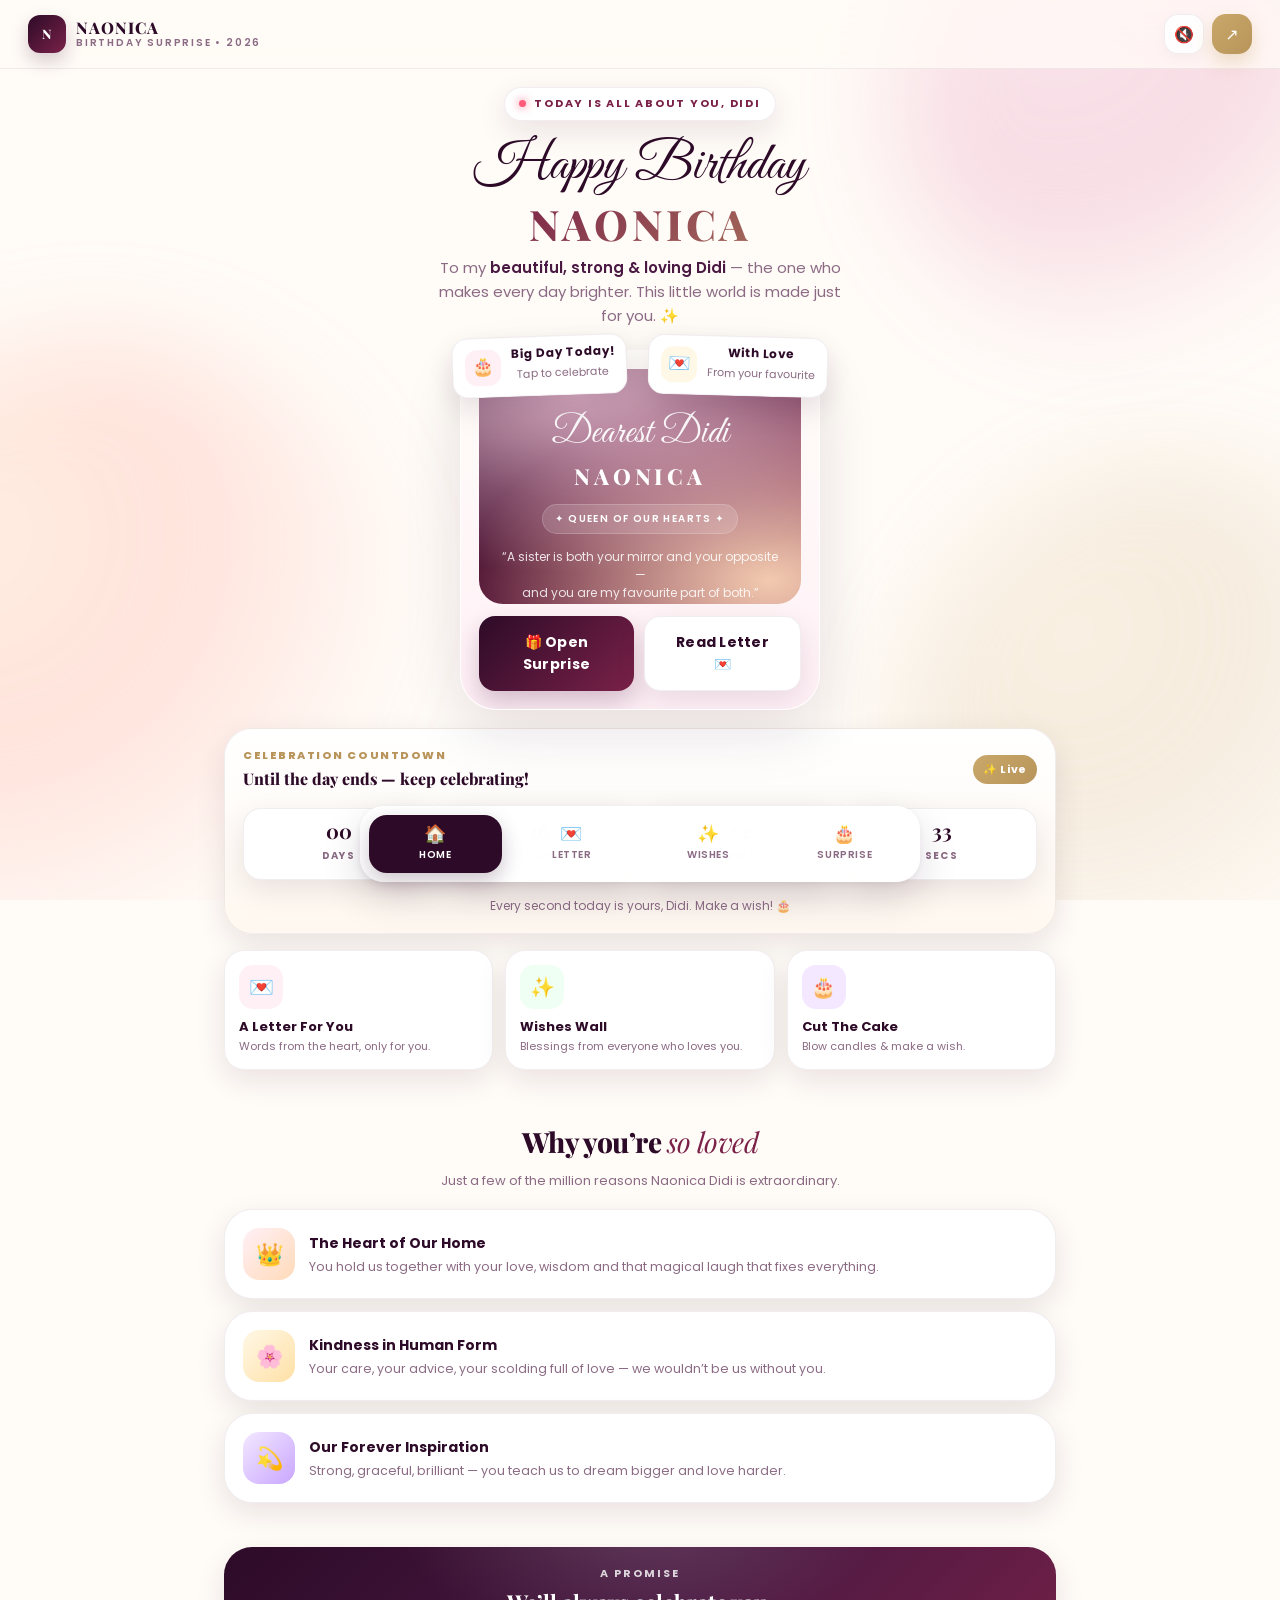
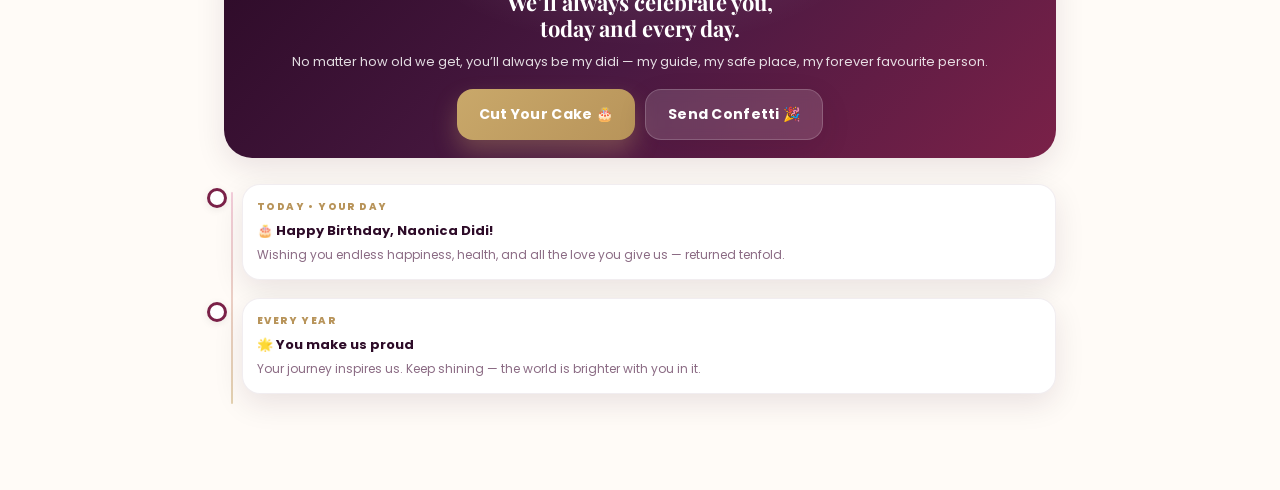
==== commit 2d1d97be: "Remove memories section Co-authored-by: arena-agent <297053741+arena-agent@users.noreply.github.com>" ====
--- a/index.html
+++ b/index.html
@@ -4,7 +4,7 @@
 <meta charset="utf-8">
 <meta name="viewport" content="width=device-width, initial-scale=1, viewport-fit=cover">
 <title>Happy Birthday Naonica Didi 🎂 — A Surprise Just For You</title>
-<meta name="description" content="A heartfelt birthday surprise for Naonica Didi — with love, memories, wishes and cake!">
+<meta name="description" content="A heartfelt birthday surprise for Naonica Didi — with love, wishes and cake!">
 <meta name="theme-color" content="#2D0B28">
 <link rel="stylesheet" href="css/style.css">
 <link rel="icon" href="data:image/svg+xml,<svg xmlns='http://www.w3.org/2000/svg' viewBox='0 0 100 100'><text y='.9em' font-size='90'>🎂</text></svg>">
@@ -84,11 +84,6 @@
         <h4>A Letter For You</h4>
         <p>Words from the heart, only for you.</p>
       </a>
-      <a href="memories.html" class="quick-card reveal">
-        <div class="qc-icon" style="background:#FFF8E6">📸</div>
-        <h4>Our Memories</h4>
-        <p>Polaroids of us, forever favorites.</p>
-      </a>
       <a href="wishes.html" class="quick-card reveal">
         <div class="qc-icon" style="background:#F0FFF4">✨</div>
         <h4>Wishes Wall</h4>
@@ -161,7 +156,6 @@
 <nav class="bottom-nav" aria-label="Primary">
   <a class="nav-item active" href="index.html"><i>🏠</i>Home</a>
   <a class="nav-item" href="letter.html"><i>💌</i>Letter</a>
-  <a class="nav-item" href="memories.html"><i>📸</i>Memories</a>
   <a class="nav-item" href="wishes.html"><i>✨</i>Wishes</a>
   <a class="nav-item" href="surprise.html"><i>🎂</i>Surprise</a>
 </nav>
--- a/css/style.css
+++ b/css/style.css
@@ -245,7 +245,7 @@
 .quick-card .qc-icon{width:44px;height:44px;border-radius:14px;display:grid;place-items:center;font-size:20px;margin-bottom:10px}
 .quick-card h4{font-size:13px;font-weight:700;color:var(--plum);line-height:1.2}
 .quick-card p{font-size:11px;color:var(--muted);margin-top:4px;line-height:1.5}
-@media(min-width:768px){.quick-grid{grid-template-columns:repeat(4,1fr)}}
+@media(min-width:768px){.quick-grid{grid-template-columns:repeat(3,1fr)}}
 
 /* Countdown */
 .countdown{display:grid;grid-template-columns:repeat(4,1fr);gap:10px;margin:16px 0}
@@ -280,29 +280,6 @@
 .signature{margin-top:18px;padding-top:16px;border-top:1px dashed rgba(201,168,106,0.4)}
 .signature .script{font-family:'Great Vibes',cursive;font-size:30px;color:var(--wine)}
 .signature small{color:var(--muted);font-size:12px}
-
-/* Gallery */
-.masonry{columns:1;column-gap:12px}
-@media(min-width:560px){.masonry{columns:2}}
-.memory{
-  break-inside:avoid;margin-bottom:12px;
-  background:white;border-radius:22px;overflow:hidden;
-  border:1px solid var(--border);box-shadow:var(--shadow2);
-  transition:.2s;
-}
-.memory:active{transform:scale(0.99)}
-.memory-img{
-  aspect-ratio:4/3;position:relative;overflow:hidden;
-  background:linear-gradient(135deg,#FFF0F6 0%, #FFDAB9 100%);
-  display:grid;place-items:center;
-}
-.memory-img img{width:100%;height:100%;object-fit:cover}
-.memory-img .ph{font-size:42px}
-.memory-cap{padding:12px 14px}
-.memory-cap h4{font-size:13px;font-weight:700;color:var(--plum)}
-.memory-cap p{font-size:12px;color:var(--muted);margin-top:3px;line-height:1.5}
-.tag-pill{display:inline-block;background:var(--blush);color:var(--wine);font-size:10px;font-weight:700;letter-spacing:0.08em;text-transform:uppercase;padding:4px 8px;border-radius:100px;margin-bottom:8px}
-.polaroid{transform:rotate(var(--r,0deg))}
 
 /* Wishes */
 .wish-form{
@@ -401,15 +378,6 @@
 }
 .toast.show{opacity:1;transform:translateX(-50%) translateY(0)}
 
-/* Lightbox */
-.lightbox{position:fixed;inset:0;z-index:80;background:rgba(20,8,18,0.72);backdrop-filter:blur(10px);display:none;align-items:center;justify-content:center;padding:18px}
-.lightbox.open{display:flex}
-.lightbox-card{background:white;border-radius:24px;overflow:hidden;max-width:520px;width:100%;box-shadow:0 30px 80px rgba(0,0,0,0.35)}
-.lightbox-card img{width:100%;aspect-ratio:4/3;object-fit:cover}
-.lightbox-cap{padding:16px}
-.lightbox-cap h4{font-family:'Playfair Display',serif;font-size:18px;color:var(--plum)}
-.lightbox-cap p{font-size:13px;color:var(--muted);margin-top:4px}
-
 /* Utilities */
 .muted{color:var(--muted)}
 .center{text-align:center}
